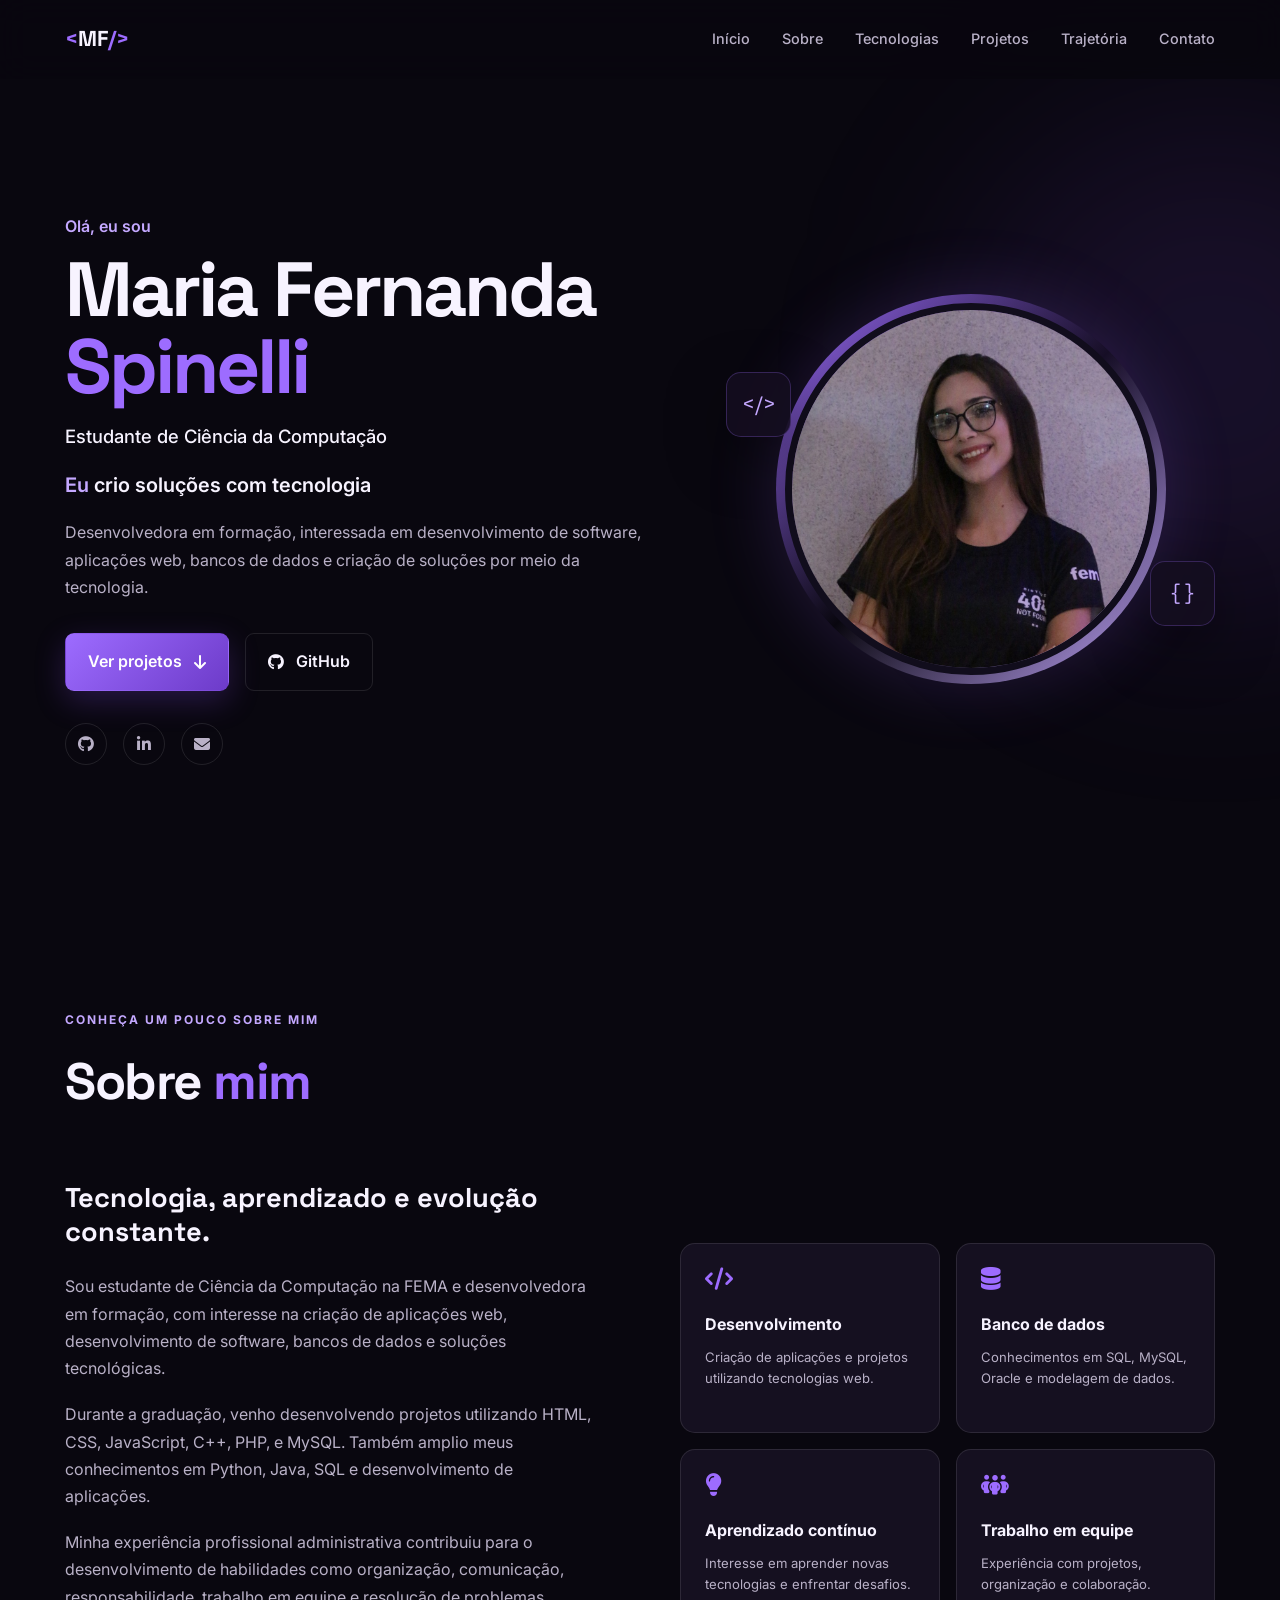
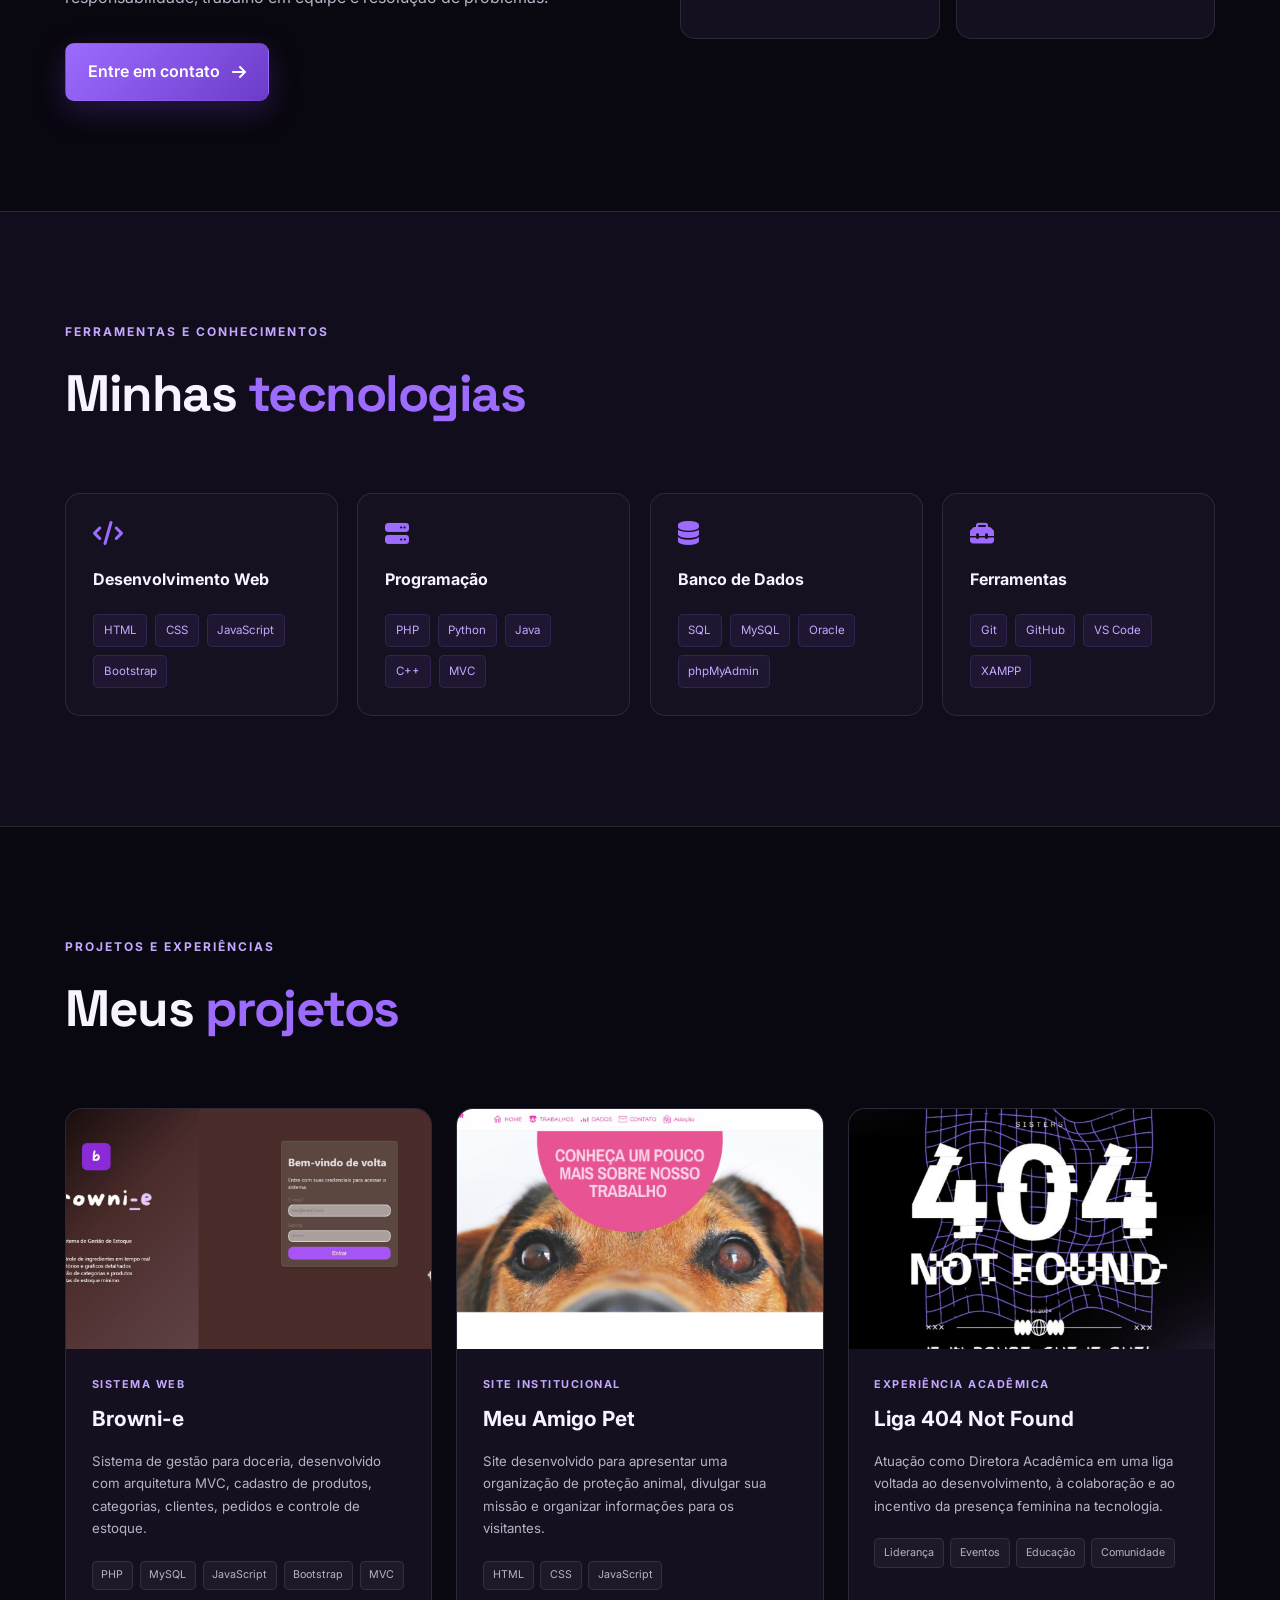
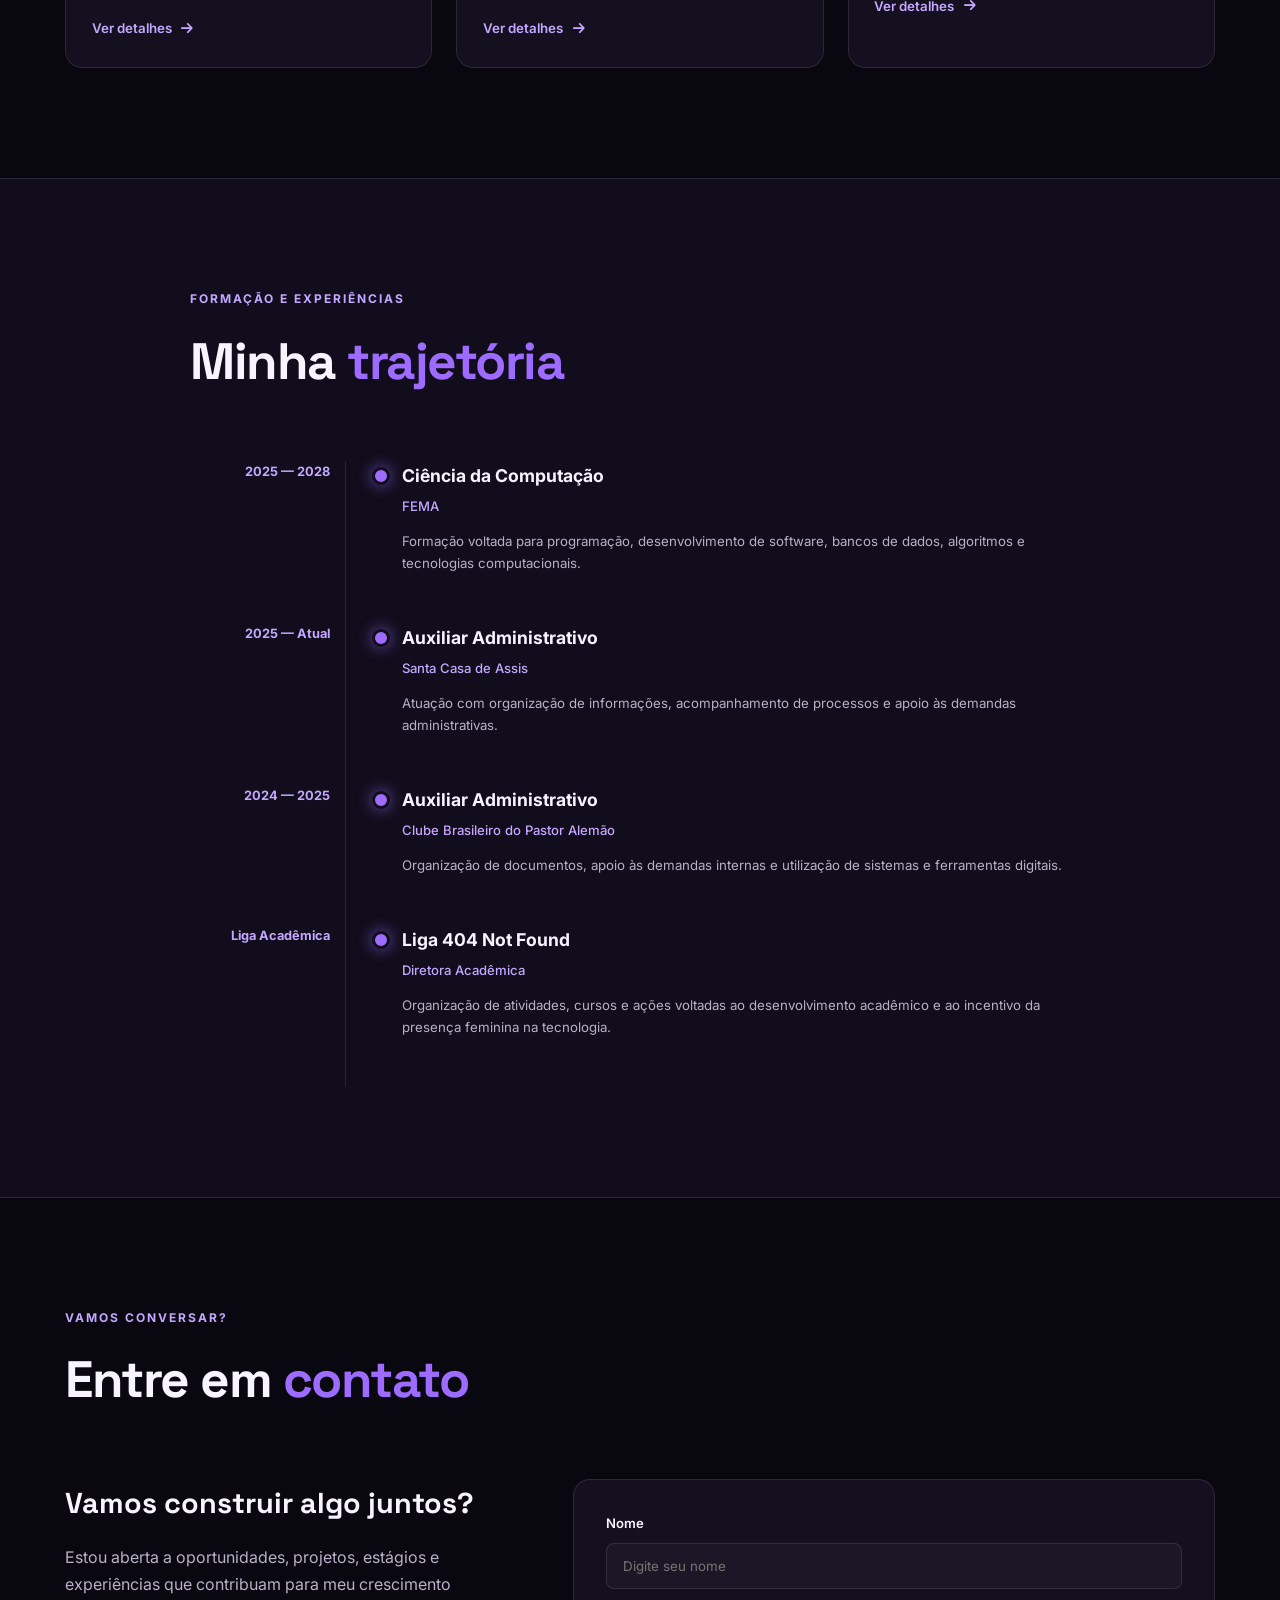
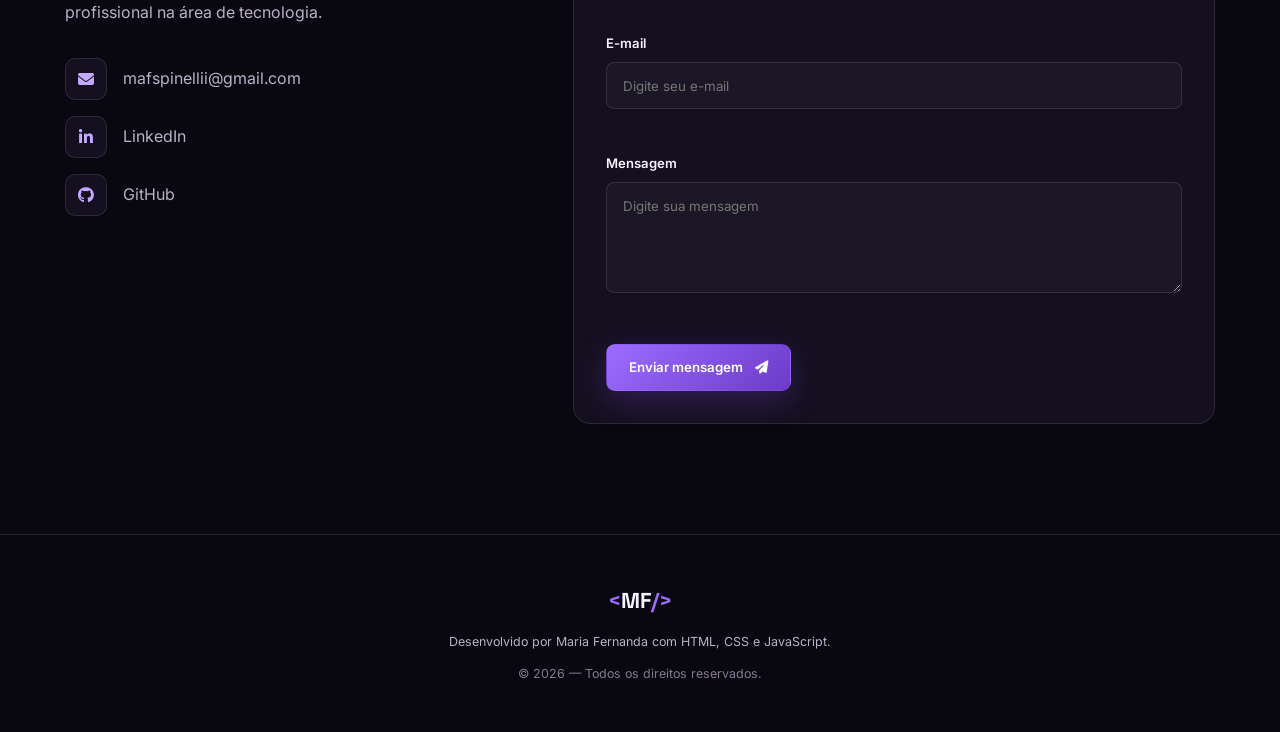
==== index.html @ 88b8ad21 "Add files via upload" ====
<!DOCTYPE html>
<html lang="pt-BR">

<head>
    <meta charset="UTF-8">
    <meta name="viewport" content="width=device-width, initial-scale=1.0">
    <meta name="description" content="Portfólio de Maria Fernanda Spinelli, estudante de Ciência da Computação e desenvolvedora em formação.">
    <title>Maria Fernanda Spinelli | Portfólio</title>

    <!-- CSS -->
    <link rel="stylesheet" href="css/style.css">

    <!-- Font Awesome -->
    <link rel="stylesheet" href="https://cdnjs.cloudflare.com/ajax/libs/font-awesome/6.7.2/css/all.min.css">
</head>

<body>

    <!-- CABEÇALHO -->
    <header class="header">
        <nav class="navbar">
            <a href="#inicio" class="logo">
                <span>&lt;</span>MF<span>/&gt;</span>
            </a>

            <button class="menu-button" id="menu-button" aria-label="Abrir menu">
                <i class="fa-solid fa-bars"></i>
            </button>

            <ul class="nav-links" id="nav-links">
                <li><a href="#inicio">Início</a></li>
                <li><a href="#sobre">Sobre</a></li>
                <li><a href="#tecnologias">Tecnologias</a></li>
                <li><a href="#projetos">Projetos</a></li>
                <li><a href="#trajetoria">Trajetória</a></li>
                <li><a href="#contato">Contato</a></li>
            </ul>
        </nav>
    </header>

    <main>
        <!-- INÍCIO -->
        <section class="inicio" id="inicio">
            <div class="inicio-texto">
                <p class="saudacao">Olá, eu sou</p>

                <h1>Maria Fernanda <span>Spinelli</span></h1>
                <h2>Estudante de Ciência da Computação</h2>

                <p class="texto-dinamico">
                    Eu <span id="texto-digitado"></span>
                </p>

                <p class="descricao-inicial">
                    Desenvolvedora em formação, interessada em desenvolvimento de software, aplicações web, bancos de dados e criação de soluções por meio da tecnologia.
                </p>

                <div class="botoes-inicio">
                    <a href="#projetos" class="botao botao-principal">
                        Ver projetos <i class="fa-solid fa-arrow-down"></i>
                    </a>
                    <a href="https://github.com/mafspinelli-jpg" target="_blank" rel="noopener noreferrer" class="botao botao-secundario">
                        <i class="fa-brands fa-github"></i> GitHub
                    </a>
                </div>

                <div class="redes-sociais">
                    <a href="https://github.com/mafspinelli-jpg" target="_blank" rel="noopener noreferrer" aria-label="GitHub">
                        <i class="fa-brands fa-github"></i>
                    </a>
                    <a href="https://www.linkedin.com/in/mariafernandaspinelli" target="_blank" rel="noopener noreferrer" aria-label="LinkedIn">
                        <i class="fa-brands fa-linkedin-in"></i>
                    </a>
                    <a href="mailto:mafspinellii@gmail.com" aria-label="E-mail">
                        <i class="fa-solid fa-envelope"></i>
                    </a>
                </div>
            </div>

            <!-- FOTO PRINCIPAL -->
            <div class="inicio-imagem">
                <div class="circulo-imagem">
                    <img src="./assets/images/maria-fernanda.jpg" alt="Foto de Maria Fernanda Spinelli">
                </div>
                <div class="codigo codigo-1">&lt;/&gt;</div>
                <div class="codigo codigo-2">{ }</div>
            </div>
        </section>

        <!-- SOBRE -->
        <section class="secao" id="sobre">
            <div class="titulo-secao">
                <p>CONHEÇA UM POUCO SOBRE MIM</p>
                <h2>Sobre <span>mim</span></h2>
            </div>

            <div class="sobre-container">
                <div class="sobre-texto">
                    <h3>Tecnologia, aprendizado e evolução constante.</h3>
                    <p>
                        Sou estudante de Ciência da Computação na FEMA e desenvolvedora em formação, com interesse na criação de aplicações web, desenvolvimento de software, bancos de dados e soluções tecnológicas.
                    </p>
                    <p>
                        Durante a graduação, venho desenvolvendo projetos utilizando HTML, CSS, JavaScript, C++, PHP, e MySQL. Também amplio meus conhecimentos em Python, Java, SQL e desenvolvimento de aplicações.
                    </p>
                    <p>
                        Minha experiência profissional administrativa contribuiu para o desenvolvimento de habilidades como organização, comunicação, responsabilidade, trabalho em equipe e resolução de problemas.
                    </p>
                    <a href="#contato" class="botao botao-principal">
                        Entre em contato <i class="fa-solid fa-arrow-right"></i>
                    </a>
                </div>

                <div class="sobre-cards">
                    <article class="sobre-card">
                        <i class="fa-solid fa-code"></i>
                        <h4>Desenvolvimento</h4>
                        <p>Criação de aplicações e projetos utilizando tecnologias web.</p>
                    </article>

                    <article class="sobre-card">
                        <i class="fa-solid fa-database"></i>
                        <h4>Banco de dados</h4>
                        <p>Conhecimentos em SQL, MySQL, Oracle e modelagem de dados.</p>
                    </article>

                    <article class="sobre-card">
                        <i class="fa-solid fa-lightbulb"></i>
                        <h4>Aprendizado contínuo</h4>
                        <p>Interesse em aprender novas tecnologias e enfrentar desafios.</p>
                    </article>

                    <article class="sobre-card">
                        <i class="fa-solid fa-people-group"></i>
                        <h4>Trabalho em equipe</h4>
                        <p>Experiência com projetos, organização e colaboração.</p>
                    </article>
                </div>
            </div>
        </section>

        <!-- TECNOLOGIAS -->
        <section class="secao tecnologias" id="tecnologias">
            <div class="titulo-secao">
                <p>FERRAMENTAS E CONHECIMENTOS</p>
                <h2>Minhas <span>tecnologias</span></h2>
            </div>

            <div class="tecnologias-container">
                <article class="tecnologia-card">
                    <i class="fa-solid fa-code"></i>
                    <h3>Desenvolvimento Web</h3>
                    <div class="tecnologias-lista">
                        <span>HTML</span>
                        <span>CSS</span>
                        <span>JavaScript</span>
                        <span>Bootstrap</span>
                    </div>
                </article>

                <article class="tecnologia-card">
                    <i class="fa-solid fa-server"></i>
                    <h3>Programação</h3>
                    <div class="tecnologias-lista">
                        <span>PHP</span>
                        <span>Python</span>
                        <span>Java</span>
                        <span>C++</span>
                        <span>MVC</span>
                    </div>
                </article>

                <article class="tecnologia-card">
                    <i class="fa-solid fa-database"></i>
                    <h3>Banco de Dados</h3>
                    <div class="tecnologias-lista">
                        <span>SQL</span>
                        <span>MySQL</span>
                        <span>Oracle</span>
                        <span>phpMyAdmin</span>
                    </div>
                </article>

                <article class="tecnologia-card">
                    <i class="fa-solid fa-toolbox"></i>
                    <h3>Ferramentas</h3>
                    <div class="tecnologias-lista">
                        <span>Git</span>
                        <span>GitHub</span>
                        <span>VS Code</span>
                        <span>XAMPP</span>
                    </div>
                </article>
            </div>
        </section>

        <!-- PROJETOS -->
        <section class="secao" id="projetos">
            <div class="titulo-secao">
                <p>PROJETOS E EXPERIÊNCIAS</p>
                <h2>Meus <span>projetos</span></h2>
            </div>

            <div class="projetos-container">
                <!-- PROJETO BROWNI-E -->
                <article class="projeto-card">
                    <div class="projeto-imagem">
                        <img src="./assets/images/brownie/brownie-2.jpeg" alt="Sistema de gestão da doceria Browni-e">
                    </div>
                    <div class="projeto-conteudo">
                        <p class="projeto-tipo">SISTEMA WEB</p>
                        <h3>Browni-e</h3>
                        <p>
                            Sistema de gestão para doceria, desenvolvido com arquitetura MVC, cadastro de produtos, categorias, clientes, pedidos e controle de estoque.
                        </p>
                        <div class="tags">
                            <span>PHP</span>
                            <span>MySQL</span>
                            <span>JavaScript</span>
                            <span>Bootstrap</span>
                            <span>MVC</span>
                        </div>
                        <button type="button" class="detalhes-projeto" data-projeto="brownie">
                            Ver detalhes <i class="fa-solid fa-arrow-right"></i>
                        </button>
                    </div>
                </article>

                <!-- PROJETO MEU AMIGO PET -->
                <article class="projeto-card">
                    <div class="projeto-imagem">
                        <img src="./assets/images/meu-amigo-pet/meu-amigo-pet-5.jpeg" alt="Projeto Meu Amigo Pet">
                    </div>
                    <div class="projeto-conteudo">
                        <p class="projeto-tipo">SITE INSTITUCIONAL</p>
                        <h3>Meu Amigo Pet</h3>
                        <p>
                            Site desenvolvido para apresentar uma organização de proteção animal, divulgar sua missão e organizar informações para os visitantes.
                        </p>
                        <div class="tags">
                            <span>HTML</span>
                            <span>CSS</span>
                            <span>JavaScript</span>
                        </div>
                        <button type="button" class="detalhes-projeto" data-projeto="pet">
                            Ver detalhes <i class="fa-solid fa-arrow-right"></i>
                        </button>
                    </div>
                </article>

                <!-- PROJETO LIGA 404 -->
                <article class="projeto-card">
                    <div class="projeto-imagem">
                        <img src="./assets/images/liga-404/liga-404-7.png" alt="Liga Acadêmica 404 Not Found">
                    </div>
                    <div class="projeto-conteudo">
                        <p class="projeto-tipo">EXPERIÊNCIA ACADÊMICA</p>
                        <h3>Liga 404 Not Found</h3>
                        <p>
                            Atuação como Diretora Acadêmica em uma liga voltada ao desenvolvimento, à colaboração e ao incentivo da presença feminina na tecnologia.
                        </p>
                        <div class="tags">
                            <span>Liderança</span>
                            <span>Eventos</span>
                            <span>Educação</span>
                            <span>Comunidade</span>
                        </div>
                        <button type="button" class="detalhes-projeto" data-projeto="liga">
                            Ver detalhes <i class="fa-solid fa-arrow-right"></i>
                        </button>
                    </div>
                </article>
            </div>
        </section>

        <!-- TRAJETÓRIA -->
        <section class="secao trajetoria" id="trajetoria">
            <div class="titulo-secao">
                <p>FORMAÇÃO E EXPERIÊNCIAS</p>
                <h2>Minha <span>trajetória</span></h2>
            </div>

            <div class="timeline">
                <article class="timeline-item">
                    <div class="timeline-data">2025 — 2028</div>
                    <div class="timeline-conteudo">
                        <h3>Ciência da Computação</h3>
                        <h4>FEMA</h4>
                        <p>
                            Formação voltada para programação, desenvolvimento de software, bancos de dados, algoritmos e tecnologias computacionais.
                        </p>
                    </div>
                </article>

                <article class="timeline-item">
                    <div class="timeline-data">2025 — Atual</div>
                    <div class="timeline-conteudo">
                        <h3>Auxiliar Administrativo</h3>
                        <h4>Santa Casa de Assis</h4>
                        <p>
                            Atuação com organização de informações, acompanhamento de processos e apoio às demandas administrativas.
                        </p>
                    </div>
                </article>

                <article class="timeline-item">
                    <div class="timeline-data">2024 — 2025</div>
                    <div class="timeline-conteudo">
                        <h3>Auxiliar Administrativo</h3>
                        <h4>Clube Brasileiro do Pastor Alemão</h4>
                        <p>
                            Organização de documentos, apoio às demandas internas e utilização de sistemas e ferramentas digitais.
                        </p>
                    </div>
                </article>

                <article class="timeline-item">
                    <div class="timeline-data">Liga Acadêmica</div>
                    <div class="timeline-conteudo">
                        <h3>Liga 404 Not Found</h3>
                        <h4>Diretora Acadêmica</h4>
                        <p>
                            Organização de atividades, cursos e ações voltadas ao desenvolvimento acadêmico e ao incentivo da presença feminina na tecnologia.
                        </p>
                    </div>
                </article>
            </div>
        </section>

        <!-- CONTATO -->
        <section class="secao contato" id="contato">
            <div class="titulo-secao">
                <p>VAMOS CONVERSAR?</p>
                <h2>Entre em <span>contato</span></h2>
            </div>

            <div class="contato-container">
                <div class="contato-texto">
                    <h3>Vamos construir algo juntos?</h3>
                    <p>
                        Estou aberta a oportunidades, projetos, estágios e experiências que contribuam para meu crescimento profissional na área de tecnologia.
                    </p>

                    <a href="mailto:mafspinellii@gmail.com" class="contato-item">
                        <i class="fa-solid fa-envelope"></i>
                        <span>mafspinellii@gmail.com</span>
                    </a>

                    <a href="https://www.linkedin.com/in/mariafernandaspinelli" target="_blank" rel="noopener noreferrer" class="contato-item">
                        <i class="fa-brands fa-linkedin-in"></i>
                        <span>LinkedIn</span>
                    </a>

                    <a href="https://github.com/mafspinelli-jpg" target="_blank" rel="noopener noreferrer" class="contato-item">
                        <i class="fa-brands fa-github"></i>
                        <span>GitHub</span>
                    </a>
                </div>

                <form class="formulario" id="formulario" action="https://formsubmit.co/mafspinellii@gmail.com" method="POST">
                    <input type="hidden" name="_subject" value="Nova mensagem recebida pelo portfólio">
                    <input type="hidden" name="_template" value="table">
                    <input type="hidden" name="_captcha" value="true">

                    <div class="campo">
                        <label for="nome">Nome</label>
                        <input type="text" id="nome" name="nome" placeholder="Digite seu nome" required>
                        <small class="erro"></small>
                    </div>

                    <div class="campo">
                        <label for="email">E-mail</label>
                        <input type="email" id="email" name="email" placeholder="Digite seu e-mail" required>
                        <small class="erro"></small>
                    </div>

                    <div class="campo">
                        <label for="mensagem">Mensagem</label>
                        <textarea id="mensagem" name="mensagem" rows="5" placeholder="Digite sua mensagem" required></textarea>
                        <small class="erro"></small>
                    </div>

                    <button type="submit" class="botao botao-principal">
                        Enviar mensagem <i class="fa-solid fa-paper-plane"></i>
                    </button>
                </form>
            </div>
        </section>
    </main>

    <!-- RODAPÉ -->
    <footer>
        <a href="#inicio" class="logo">
            <span>&lt;</span>MF<span>/&gt;</span>
        </a>
        <p>Desenvolvido por Maria Fernanda com HTML, CSS e JavaScript.</p>
        <p class="copyright">© 2026 — Todos os direitos reservados.</p>
    </footer>

    <!-- BOTÃO VOLTAR AO TOPO -->
    <button id="voltar-topo" aria-label="Voltar ao topo">
        <i class="fa-solid fa-arrow-up"></i>
    </button>

    <!-- MODAL -->
    <div class="modal" id="modal">
        <div class="modal-conteudo">
            <button class="fechar-modal" id="fechar-modal" aria-label="Fechar">
                <i class="fa-solid fa-xmark"></i>
            </button>
            <div id="conteudo-modal"></div>
        </div>
    </div>

    <!-- JAVASCRIPT -->
    <script src="js/script.js"></script>
</body>

</html>
---- css/style.css ----
/* CONFIGURAÇÕES GERAIS */

@import url("https://fonts.googleapis.com/css2?family=Inter:wght@400;500;600;700;800&family=Space+Grotesk:wght@500;600;700&display=swap");

:root {
    --fundo: #09070f;
    --fundo-secundario: #110d1c;
    --card: #151020;

    --roxo: #9d6cff;
    --roxo-claro: #c4a8ff;
    --roxo-escuro: #6d3bc9;

    --branco: #f7f3ff;
    --texto: #b9b1c7;
    --texto-escuro: #81798f;

    --borda: rgba(255, 255, 255, 0.10);
    --sombra: 0 20px 60px rgba(0, 0, 0, 0.40);

    --fonte-principal: "Inter", sans-serif;
    --fonte-titulo: "Space Grotesk", sans-serif;
}

* {
    margin: 0;
    padding: 0;
    box-sizing: border-box;
}

html {
    scroll-behavior: smooth;
}

body {
    background-color: var(--fundo);
    color: var(--texto);
    font-family: var(--fonte-principal);
    line-height: 1.7;
    overflow-x: hidden;
}

a {
    color: inherit;
    text-decoration: none;
}

ul {
    list-style: none;
}

button,
input,
textarea {
    font-family: inherit;
}

/* CABEÇALHO */

.header {
    width: 100%;
    position: fixed;
    top: 0;
    left: 0;
    background-color: rgba(9, 7, 15, 0.85);
    backdrop-filter: blur(16px);
    -webkit-backdrop-filter: blur(16px);
    border-bottom: 1px solid transparent;
    z-index: 1000;
    transition: 0.3s;
}

.header.rolando {
    border-bottom-color: var(--borda);
    box-shadow: 0 10px 30px rgba(0, 0, 0, 0.20);
}

.navbar {
    width: min(1150px, 90%);
    height: 78px;
    margin: auto;
    display: flex;
    align-items: center;
    justify-content: space-between;
}

.logo {
    color: var(--branco);
    font-family: var(--fonte-titulo);
    font-size: 1.35rem;
    font-weight: 700;
}

.logo span {
    color: var(--roxo);
}

.nav-links {
    display: flex;
    align-items: center;
    gap: 2rem;
}

.nav-links a {
    color: var(--texto);
    font-size: 0.9rem;
    font-weight: 500;
    position: relative;
    transition: 0.3s;
}

.nav-links a:hover {
    color: var(--branco);
}

.nav-links a::after {
    content: "";
    width: 0;
    height: 2px;
    position: absolute;
    left: 0;
    bottom: -7px;
    background-color: var(--roxo);
    transition: 0.3s;
}

.nav-links a:hover::after {
    width: 100%;
}

.menu-button {
    display: none;
    background: transparent;
    color: var(--branco);
    border: none;
    font-size: 1.4rem;
    cursor: pointer;
}

/* SEÇÃO INICIAL */

.inicio {
    width: min(1150px, 90%);
    min-height: 100vh;
    margin: auto;
    padding-top: 78px;
    display: grid;
    grid-template-columns: 1.1fr 0.9fr;
    align-items: center;
    gap: 4rem;
    position: relative;
}

.inicio::before {
    content: "";
    width: 500px;
    height: 500px;
    position: absolute;
    right: -250px;
    top: 120px;
    background-color: rgba(128, 72, 230, 0.12);
    filter: blur(100px);
    border-radius: 50%;
    pointer-events: none;
}

.inicio-texto {
    position: relative;
    z-index: 2;
}

.saudacao {
    color: var(--roxo-claro);
    font-size: 1rem;
    font-weight: 600;
    margin-bottom: 0.7rem;
}

.inicio h1 {
    color: var(--branco);
    font-family: var(--fonte-titulo);
    font-size: clamp(3rem, 6vw, 5.5rem);
    line-height: 1;
    letter-spacing: -3px;
    margin-bottom: 1rem;
}

.inicio h1 span {
    color: var(--roxo);
}

.inicio h2 {
    color: var(--branco);
    font-size: 1.15rem;
    font-weight: 500;
    margin-bottom: 1rem;
}

.texto-dinamico {
    min-height: 35px;
    color: var(--roxo-claro);
    font-size: 1.25rem;
    font-weight: 600;
    margin-bottom: 1rem;
}

#texto-digitado {
    color: var(--branco);
}

.descricao-inicial {
    max-width: 610px;
    font-size: 1rem;
    margin-bottom: 2rem;
}

/* BOTÕES */

.botoes-inicio {
    display: flex;
    flex-wrap: wrap;
    gap: 1rem;
    margin-bottom: 2rem;
}

.botao {
    display: inline-flex;
    align-items: center;
    justify-content: center;
    gap: 0.7rem;
    padding: 0.9rem 1.4rem;
    border: 1px solid transparent;
    border-radius: 9px;
    font-weight: 600;
    cursor: pointer;
    transition: 0.3s;
}

.botao-principal {
    color: white;
    background: linear-gradient(135deg, var(--roxo), var(--roxo-escuro));
    box-shadow: 0 10px 30px rgba(126, 71, 226, 0.25);
}

.botao-principal:hover {
    transform: translateY(-4px);
    box-shadow: 0 15px 35px rgba(126, 71, 226, 0.40);
}

.botao-secundario {
    color: var(--branco);
    background-color: transparent;
    border-color: var(--borda);
}

.botao-secundario:hover {
    border-color: var(--roxo);
    background-color: rgba(157, 108, 255, 0.08);
}

/* REDES SOCIAIS */

.redes-sociais {
    display: flex;
    gap: 1rem;
}

.redes-sociais a {
    width: 42px;
    height: 42px;
    display: grid;
    place-items: center;
    color: var(--texto);
    border: 1px solid var(--borda);
    border-radius: 50%;
    transition: 0.3s;
}

.redes-sociais a:hover {
    color: var(--branco);
    border-color: var(--roxo);
    transform: translateY(-4px);
    background-color: rgba(157, 108, 255, 0.10);
}

/* FOTO INICIAL */

.inicio-imagem {
    position: relative;
    display: grid;
    place-items: center;
}

.circulo-imagem {
    width: min(390px, 80vw);
    aspect-ratio: 1;
    padding: 9px;
    border-radius: 50%;
    background: linear-gradient(135deg, var(--roxo), transparent, var(--roxo-claro));
    box-shadow: 0 0 70px rgba(157, 108, 255, 0.18);
    animation: flutuar 5s ease-in-out infinite;
}

.circulo-imagem img {
    width: 100%;
    height: 100%;
    display: block;
    object-fit: cover;
    object-position: center top;
    border: 7px solid var(--fundo-secundario);
    border-radius: 50%;
}

@keyframes flutuar {
    0%, 100% {
        transform: translateY(0);
    }
    50% {
        transform: translateY(-15px);
    }
}

.codigo {
    width: 65px;
    height: 65px;
    position: absolute;
    display: grid;
    place-items: center;
    color: var(--roxo-claro);
    background-color: rgba(20, 14, 32, 0.90);
    border: 1px solid rgba(157, 108, 255, 0.25);
    border-radius: 15px;
    font-family: var(--fonte-titulo);
    font-size: 1.3rem;
    box-shadow: var(--sombra);
    animation: flutuar 4s ease-in-out infinite;
}

.codigo-1 {
    left: 0;
    top: 20%;
}

.codigo-2 {
    right: 0;
    bottom: 15%;
    animation-delay: 1s;
}

/* SEÇÕES */

.secao {
    width: min(1150px, 90%);
    margin: auto;
    padding: 110px 0;
}

.titulo-secao {
    margin-bottom: 3.5rem;
}

.titulo-secao > p {
    color: var(--roxo-claro);
    font-size: 0.75rem;
    font-weight: 700;
    letter-spacing: 2px;
    margin-bottom: 0.5rem;
}

.titulo-secao h2 {
    color: var(--branco);
    font-family: var(--fonte-titulo);
    font-size: clamp(2.2rem, 4vw, 3.3rem);
    letter-spacing: -1.5px;
}

.titulo-secao h2 span {
    color: var(--roxo);
}

/* SOBRE MIM */

.sobre-container {
    display: grid;
    grid-template-columns: 1fr 1fr;
    align-items: center;
    gap: 5rem;
}

.sobre-texto h3 {
    color: var(--branco);
    font-family: var(--fonte-titulo);
    font-size: 1.7rem;
    line-height: 1.25;
    margin-bottom: 1.5rem;
}

.sobre-texto p {
    margin-bottom: 1.2rem;
}

.sobre-texto .botao {
    margin-top: 0.8rem;
}

.sobre-cards {
    display: grid;
    grid-template-columns: repeat(2, 1fr);
    gap: 1rem;
}

.sobre-card {
    min-height: 190px;
    padding: 1.5rem;
    background-color: var(--card);
    border: 1px solid var(--borda);
    border-radius: 15px;
    transition: 0.3s;
}

.sobre-card:hover {
    transform: translateY(-7px);
    border-color: rgba(157, 108, 255, 0.45);
}

.sobre-card i {
    color: var(--roxo);
    font-size: 1.4rem;
    margin-bottom: 1.3rem;
}

.sobre-card h4 {
    color: var(--branco);
    font-size: 1rem;
    margin-bottom: 0.5rem;
}

.sobre-card p {
    font-size: 0.82rem;
    line-height: 1.6;
}

/* TECNOLOGIAS */

.tecnologias {
    width: 100%;
    max-width: none;
    padding-left: 5%;
    padding-right: 5%;
    background-color: var(--fundo-secundario);
    border-top: 1px solid var(--borda);
    border-bottom: 1px solid var(--borda);
}

.tecnologias .titulo-secao,
.tecnologias-container {
    width: min(1150px, 100%);
    margin-left: auto;
    margin-right: auto;
}

.tecnologias-container {
    display: grid;
    grid-template-columns: repeat(4, 1fr);
    gap: 1.2rem;
}

.tecnologia-card {
    padding: 1.7rem;
    background-color: rgba(255, 255, 255, 0.02);
    border: 1px solid var(--borda);
    border-radius: 15px;
    transition: 0.3s;
}

.tecnologia-card:hover {
    transform: translateY(-7px);
    border-color: rgba(157, 108, 255, 0.45);
    background-color: rgba(157, 108, 255, 0.04);
}

.tecnologia-card > i {
    color: var(--roxo);
    font-size: 1.5rem;
    margin-bottom: 1.3rem;
}

.tecnologia-card h3 {
    color: var(--branco);
    font-size: 1rem;
    margin-bottom: 1.3rem;
}

.tecnologias-lista {
    display: flex;
    flex-wrap: wrap;
    gap: 0.5rem;
}

.tecnologias-lista span {
    padding: 0.35rem 0.6rem;
    color: var(--roxo-claro);
    background-color: rgba(157, 108, 255, 0.08);
    border: 1px solid rgba(157, 108, 255, 0.15);
    border-radius: 5px;
    font-size: 0.72rem;
}

/* FILTROS DOS PROJETOS */

.filtros-projetos {
    display: flex;
    flex-wrap: wrap;
    gap: 0.7rem;
    margin-bottom: 2.5rem;
}

.filtro {
    padding: 0.65rem 1.1rem;
    color: var(--texto);
    background: transparent;
    border: 1px solid var(--borda);
    border-radius: 30px;
    cursor: pointer;
    transition: 0.3s;
}

.filtro:hover,
.filtro.ativo {
    color: var(--branco);
    background: var(--roxo);
    border-color: var(--roxo);
}

/* PROJETOS */

.projetos-container {
    display: grid;
    grid-template-columns: repeat(3, 1fr);
    gap: 1.5rem;
}

.projeto-card {
    overflow: hidden;
    background-color: var(--card);
    border: 1px solid var(--borda);
    border-radius: 17px;
    transition: 0.35s;
}

.projeto-card:hover {
    transform: translateY(-8px);
    border-color: rgba(157, 108, 255, 0.45);
    box-shadow: var(--sombra);
}

.projeto-imagem {
    width: 100%;
    height: 240px;
    display: block;
    position: relative;
    overflow: hidden;
    background-color: var(--fundo-secundario);
}

.projeto-imagem img {
    width: 100%;
    height: 100%;
    display: block;
    object-fit: cover;
    object-position: center;
    transition: transform 0.5s ease;
}

.projeto-card:hover .projeto-imagem img {
    transform: scale(1.06);
}

.placeholder-projeto {
    color: var(--roxo-claro);
    background: linear-gradient(135deg, #211535, #100c1a);
}

.placeholder-projeto i {
    font-size: 3.3rem;
    margin-bottom: -2.5rem;
    opacity: 0.8;
}

.placeholder-projeto span {
    color: var(--branco);
    font-family: var(--fonte-titulo);
    font-size: 1.1rem;
}

.projeto-conteudo {
    padding: 1.6rem;
}

.projeto-tipo {
    color: var(--roxo-claro);
    font-size: 0.68rem;
    font-weight: 700;
    letter-spacing: 1.5px;
    margin-bottom: 0.5rem;
}

.projeto-conteudo h3 {
    color: var(--branco);
    font-size: 1.3rem;
    margin-bottom: 0.8rem;
}

.projeto-conteudo > p:not(.projeto-tipo) {
    font-size: 0.83rem;
    line-height: 1.7;
    margin-bottom: 1.3rem;
}

.tags {
    display: flex;
    flex-wrap: wrap;
    gap: 0.4rem;
    margin-bottom: 1.5rem;
}

.tags span {
    padding: 0.3rem 0.55rem;
    color: var(--texto);
    background: rgba(255, 255, 255, 0.04);
    border: 1px solid var(--borda);
    border-radius: 5px;
    font-size: 0.67rem;
}

.detalhes-projeto {
    display: inline-flex;
    align-items: center;
    gap: 0.6rem;
    color: var(--roxo-claro);
    background: transparent;
    border: none;
    font-weight: 600;
    cursor: pointer;
    transition: 0.3s;
}

.detalhes-projeto:hover {
    color: var(--branco);
    gap: 0.9rem;
}

.projeto-card.escondido {
    display: none;
}

/* TRAJETÓRIA */

.trajetoria {
    width: 100%;
    max-width: none;
    padding-left: 5%;
    padding-right: 5%;
    background: var(--fundo-secundario);
    border-top: 1px solid var(--borda);
    border-bottom: 1px solid var(--borda);
}

.trajetoria .titulo-secao,
.timeline {
    width: min(900px, 100%);
    margin-left: auto;
    margin-right: auto;
}

.timeline {
    position: relative;
}

.timeline::before {
    content: "";
    width: 1px;
    height: 100%;
    position: absolute;
    left: 155px;
    top: 0;
    background: var(--borda);
}

.timeline-item {
    display: grid;
    grid-template-columns: 140px 1fr;
    gap: 3rem;
    padding-bottom: 3rem;
    position: relative;
}

.timeline-data {
    color: var(--roxo-claro);
    font-size: 0.8rem;
    font-weight: 700;
    text-align: right;
}

.timeline-conteudo {
    position: relative;
    padding: 0 0 0 1.5rem;
}

.timeline-conteudo::before {
    content: "";
    width: 12px;
    height: 12px;
    position: absolute;
    left: -6px;
    top: 6px;
    background: var(--roxo);
    border: 3px solid var(--fundo-secundario);
    border-radius: 50%;
    box-shadow: 0 0 15px rgba(157, 108, 255, 0.7);
}

.timeline-conteudo h3 {
    color: var(--branco);
    font-size: 1.1rem;
    margin-bottom: 0.25rem;
}

.timeline-conteudo h4 {
    color: var(--roxo-claro);
    font-size: 0.82rem;
    font-weight: 500;
    margin-bottom: 0.8rem;
}

.timeline-conteudo p {
    font-size: 0.83rem;
}

/* CONTATO */

.contato-container {
    display: grid;
    grid-template-columns: 0.8fr 1.2fr;
    gap: 5rem;
}

.contato-texto h3 {
    color: var(--branco);
    font-family: var(--fonte-titulo);
    font-size: 1.8rem;
    margin-bottom: 1rem;
}

.contato-texto > p {
    margin-bottom: 2rem;
}

.contato-item {
    display: flex;
    align-items: center;
    gap: 1rem;
    margin-bottom: 1rem;
    color: var(--texto);
    transition: 0.3s;
}

.contato-item i {
    width: 42px;
    height: 42px;
    display: grid;
    place-items: center;
    color: var(--roxo-claro);
    background: var(--card);
    border: 1px solid var(--borda);
    border-radius: 10px;
}

.contato-item:hover {
    color: var(--branco);
    transform: translateX(5px);
}

/* FORMULÁRIO */

.formulario {
    padding: 2rem;
    background: var(--card);
    border: 1px solid var(--borda);
    border-radius: 17px;
}

.campo {
    margin-bottom: 1.3rem;
}

.campo label {
    display: block;
    color: var(--branco);
    font-size: 0.82rem;
    font-weight: 600;
    margin-bottom: 0.5rem;
}

.campo input,
.campo textarea {
    width: 100%;
    padding: 0.9rem 1rem;
    color: var(--branco);
    background: rgba(255, 255, 255, 0.03);
    border: 1px solid var(--borda);
    border-radius: 8px;
    outline: none;
    resize: vertical;
    transition: 0.3s;
}

.campo input:focus,
.campo textarea:focus {
    border-color: var(--roxo);
    box-shadow: 0 0 0 3px rgba(157, 108, 255, 0.10);
}

.campo.erro input,
.campo.erro textarea {
    border-color: #ef5b6b;
}

.erro {
    display: block;
    min-height: 18px;
    color: #ef5b6b;
    font-size: 0.7rem;
    margin-top: 0.25rem;
}

/* RODAPÉ */

footer {
    padding: 3rem 5%;
    display: flex;
    flex-direction: column;
    align-items: center;
    gap: 0.7rem;
    text-align: center;
    border-top: 1px solid var(--borda);
}

footer p {
    font-size: 0.78rem;
}

.copyright {
    color: var(--texto-escuro);
}

/* BOTÃO VOLTAR AO TOPO */

#voltar-topo {
    width: 45px;
    height: 45px;
    position: fixed;
    right: 25px;
    bottom: 25px;
    display: grid;
    place-items: center;
    color: white;
    background: var(--roxo);
    border: none;
    border-radius: 50%;
    cursor: pointer;
    opacity: 0;
    visibility: hidden;
    transform: translateY(15px);
    transition: 0.3s;
    z-index: 900;
}

#voltar-topo.aparecer {
    opacity: 1;
    visibility: visible;
    transform: translateY(0);
}

/* MODAL & GALERIA */

.modal {
    width: 100%;
    min-height: 100vh;
    position: fixed;
    inset: 0;
    display: none;
    align-items: center;
    justify-content: center;
    padding: 1.5rem;
    background: rgba(0, 0, 0, 0.80);
    backdrop-filter: blur(8px);
    -webkit-backdrop-filter: blur(8px);
    z-index: 2000;
}

.modal.aberto {
    display: flex;
}

.modal-conteudo {
    width: min(650px, 100%);
    max-height: 85vh;
    overflow-y: auto;
    padding: 2.5rem;
    position: relative;
    background: var(--card);
    border: 1px solid rgba(157, 108, 255, 0.30);
    border-radius: 20px;
    box-shadow: var(--sombra);
}

.fechar-modal {
    width: 38px;
    height: 38px;
    position: absolute;
    top: 15px;
    right: 15px;
    display: grid;
    place-items: center;
    color: var(--texto);
    background: transparent;
    border: 1px solid var(--borda);
    border-radius: 50%;
    cursor: pointer;
    transition: 0.3s;
}

.fechar-modal:hover {
    color: white;
    border-color: var(--roxo);
}

.modal-projeto {
    padding-top: 1rem;
}

.modal-projeto h2 {
    color: var(--branco);
    font-family: var(--fonte-titulo);
    font-size: 2rem;
    margin-bottom: 1rem;
}

.modal-projeto p {
    margin-bottom: 1rem;
}

.modal-projeto h3 {
    color: var(--roxo-claro);
    font-size: 1rem;
    margin: 1.5rem 0 0.7rem;
}

.modal-projeto ul {
    list-style: disc;
    padding-left: 1.2rem;
}

.modal-projeto li {
    margin-bottom: 0.4rem;
    font-size: 0.88rem;
}

.modal-tipo {
    color: var(--roxo-claro);
    font-size: 0.7rem;
    font-weight: 700;
    letter-spacing: 2px;
    margin-bottom: 0.5rem;
}

.modal-descricao {
    line-height: 1.8;
}

.modal-tags {
    display: flex;
    flex-wrap: wrap;
    gap: 0.5rem;
    margin-bottom: 1.8rem;
}

.modal-tags span {
    padding: 0.4rem 0.7rem;
    color: var(--roxo-claro);
    background: rgba(157, 108, 255, 0.10);
    border: 1px solid rgba(157, 108, 255, 0.25);
    border-radius: 6px;
    font-size: 0.75rem;
}

.galeria-projeto {
    display: grid;
    grid-template-columns: repeat(2, 1fr);
    gap: 1rem;
    margin-top: 1rem;
}

.galeria-projeto img {
    width: 100%;
    height: 190px;
    display: block;
    object-fit: cover;
    object-position: center;
    border: 1px solid var(--borda);
    border-radius: 12px;
    cursor: pointer;
    transition: 0.3s;
}

.galeria-projeto img:hover {
    transform: scale(1.03);
    border-color: var(--roxo);
}

/* RESPONSIVIDADE */

@media (max-width: 1000px) {
    .inicio {
        grid-template-columns: 1fr;
        padding-top: 130px;
        padding-bottom: 80px;
        text-align: center;
    }

    .inicio-texto {
        order: 2;
    }

    .inicio-imagem {
        order: 1;
    }

    .descricao-inicial {
        margin-left: auto;
        margin-right: auto;
    }

    .botoes-inicio,
    .redes-sociais {
        justify-content: center;
    }

    .circulo-imagem {
        width: 300px;
    }

    .sobre-container,
    .contato-container {
        grid-template-columns: 1fr;
        gap: 3rem;
    }

    .tecnologias-container,
    .projetos-container {
        grid-template-columns: repeat(2, 1fr);
    }
}

@media (max-width: 720px) {
    .navbar {
        height: 70px;
    }

    .menu-button {
        display: block;
        position: relative;
        z-index: 1100;
    }

    .nav-links {
        width: 100%;
        min-height: 100vh;
        position: fixed;
        top: 0;
        left: 0;
        display: flex;
        flex-direction: column;
        justify-content: center;
        gap: 2rem;
        background: rgba(9, 7, 15, 0.98);
        opacity: 0;
        visibility: hidden;
        transform: translateX(100%);
        transition: 0.4s;
    }

    .nav-links.aberto {
        opacity: 1;
        visibility: visible;
        transform: translateX(0);
    }

    .nav-links a {
        color: var(--branco);
        font-size: 1.4rem;
    }

    .inicio h1 {
        letter-spacing: -2px;
    }

    .circulo-imagem {
        width: min(280px, 75vw);
    }

    .codigo {
        width: 50px;
        height: 50px;
        font-size: 1rem;
    }

    .secao {
        padding: 80px 0;
    }

    .sobre-cards,
    .tecnologias-container,
    .projetos-container {
        grid-template-columns: 1fr;
    }

    .sobre-card {
        min-height: auto;
    }

    .timeline::before {
        left: 6px;
    }

    .timeline-item {
        grid-template-columns: 1fr;
        gap: 0.5rem;
        padding-left: 25px;
    }

    .timeline-data {
        text-align: left;
    }

    .timeline-conteudo {
        padding: 0;
    }

    .timeline-conteudo::before {
        left: -25px;
    }

    .modal-conteudo {
        padding: 2rem 1.3rem;
    }
}

@media (max-width: 600px) {
    .galeria-projeto {
        grid-template-columns: 1fr;
    }

    .galeria-projeto img {
        height: 220px;
    }

    .projeto-imagem {
        height: 230px;
    }
}

@media (max-width: 450px) {
    .botoes-inicio {
        flex-direction: column;
    }

    .botoes-inicio .botao {
        width: 100%;
    }

    .titulo-secao h2 {
        font-size: 2.1rem;
    }

    .formulario {
        padding: 1.3rem;
    }

    .contato-item span {
        font-size: 0.78rem;
    }
}
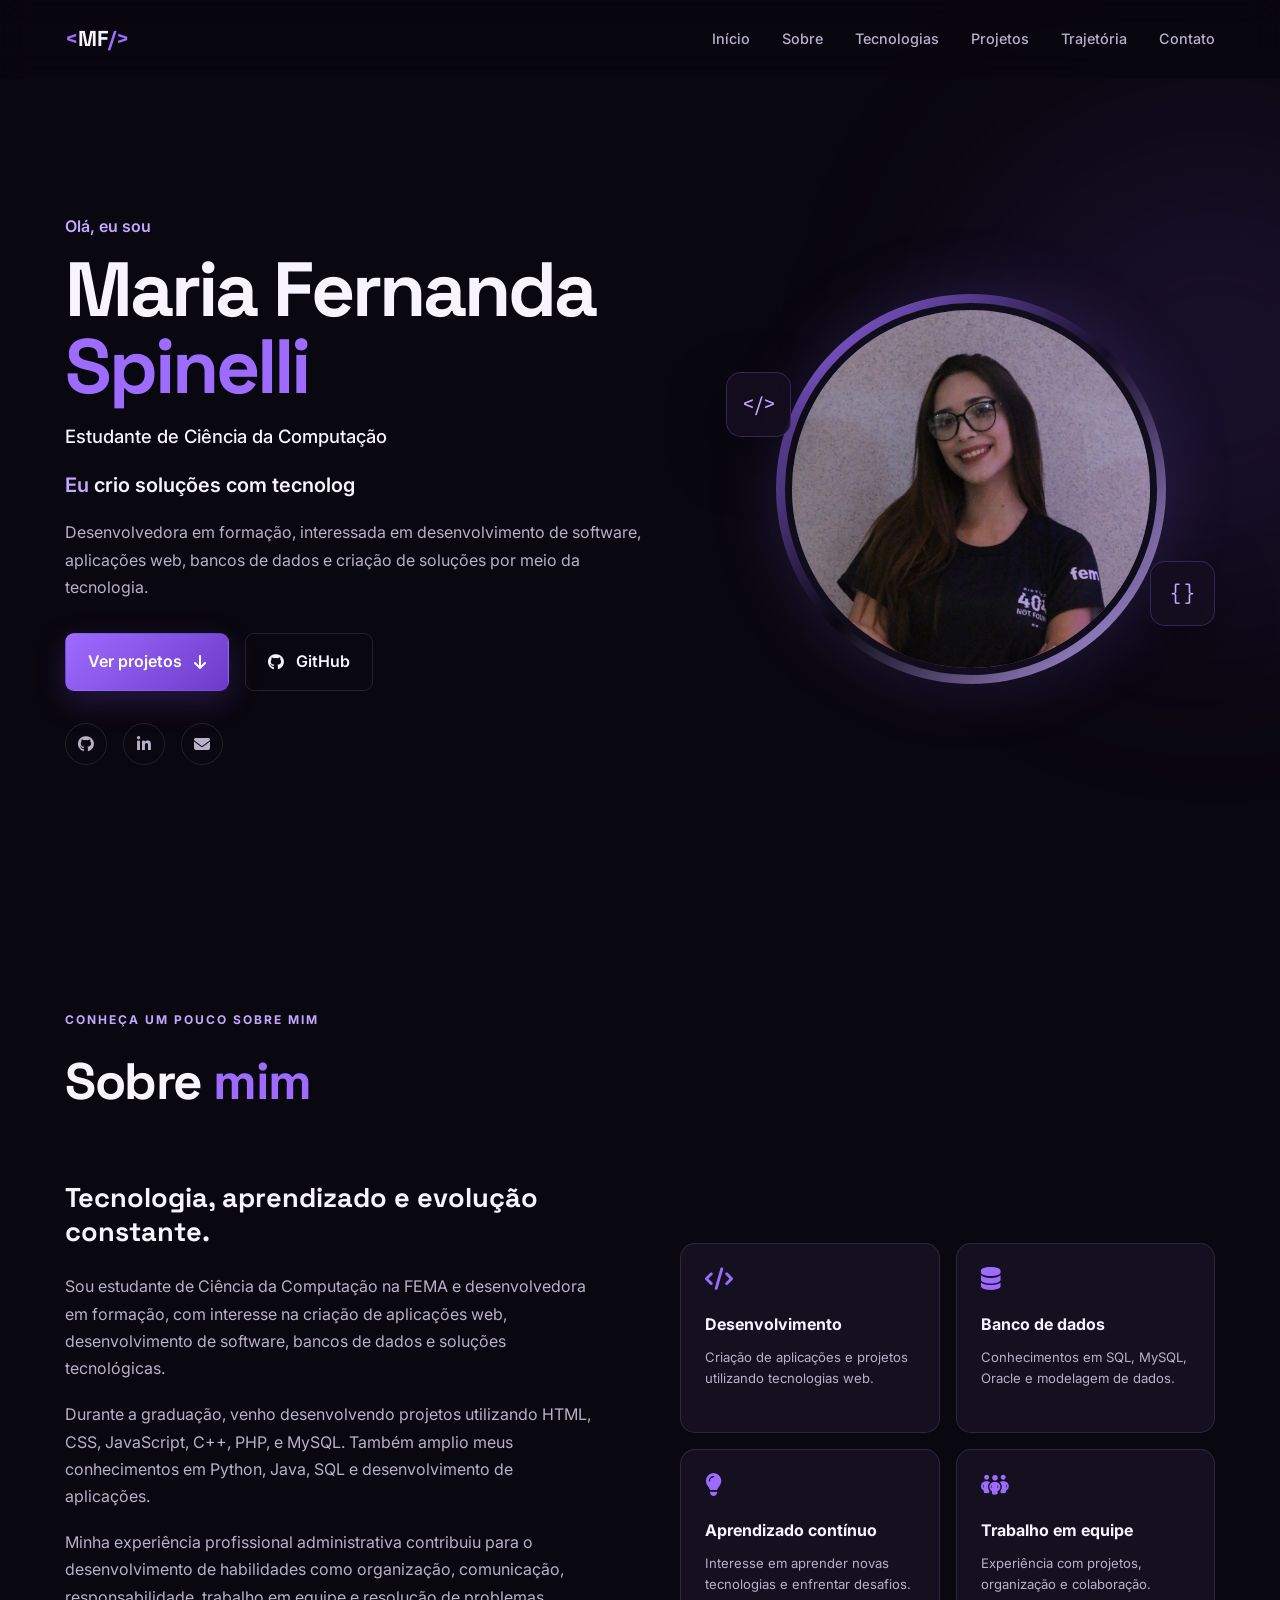
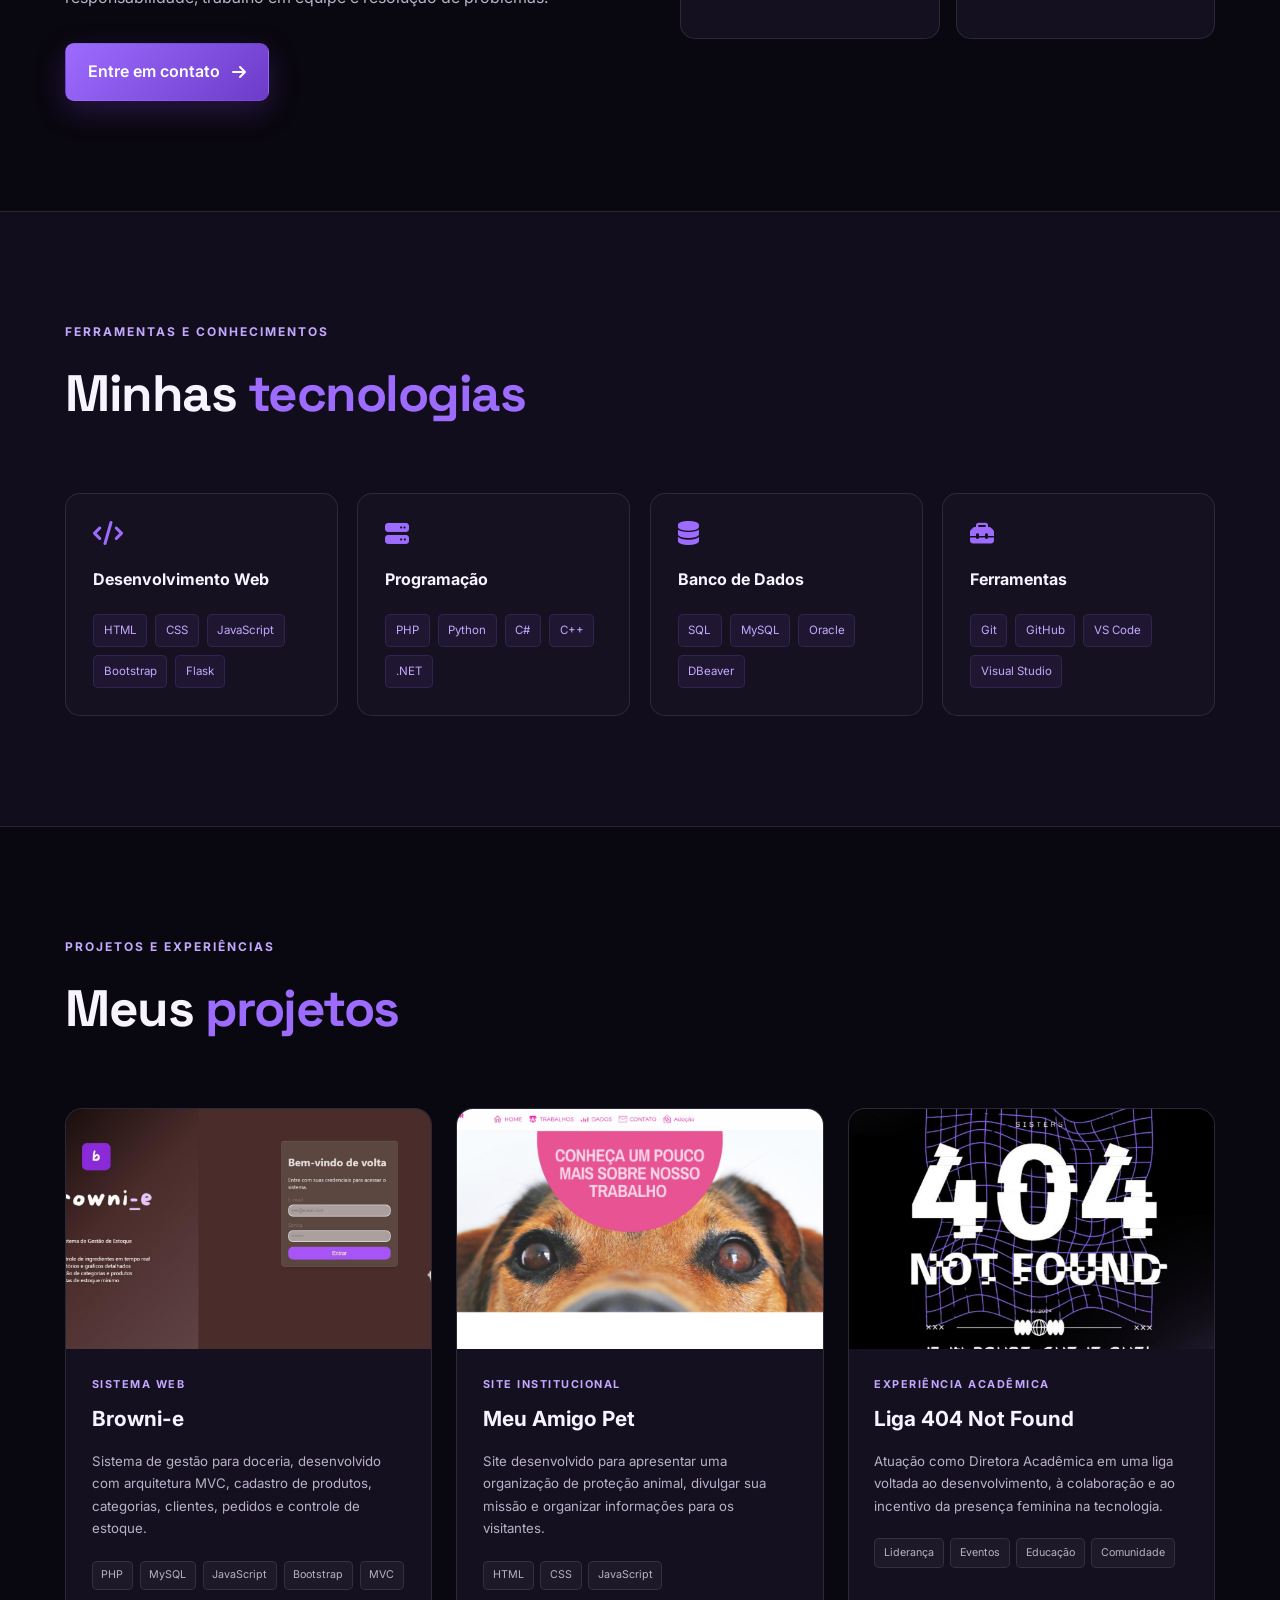
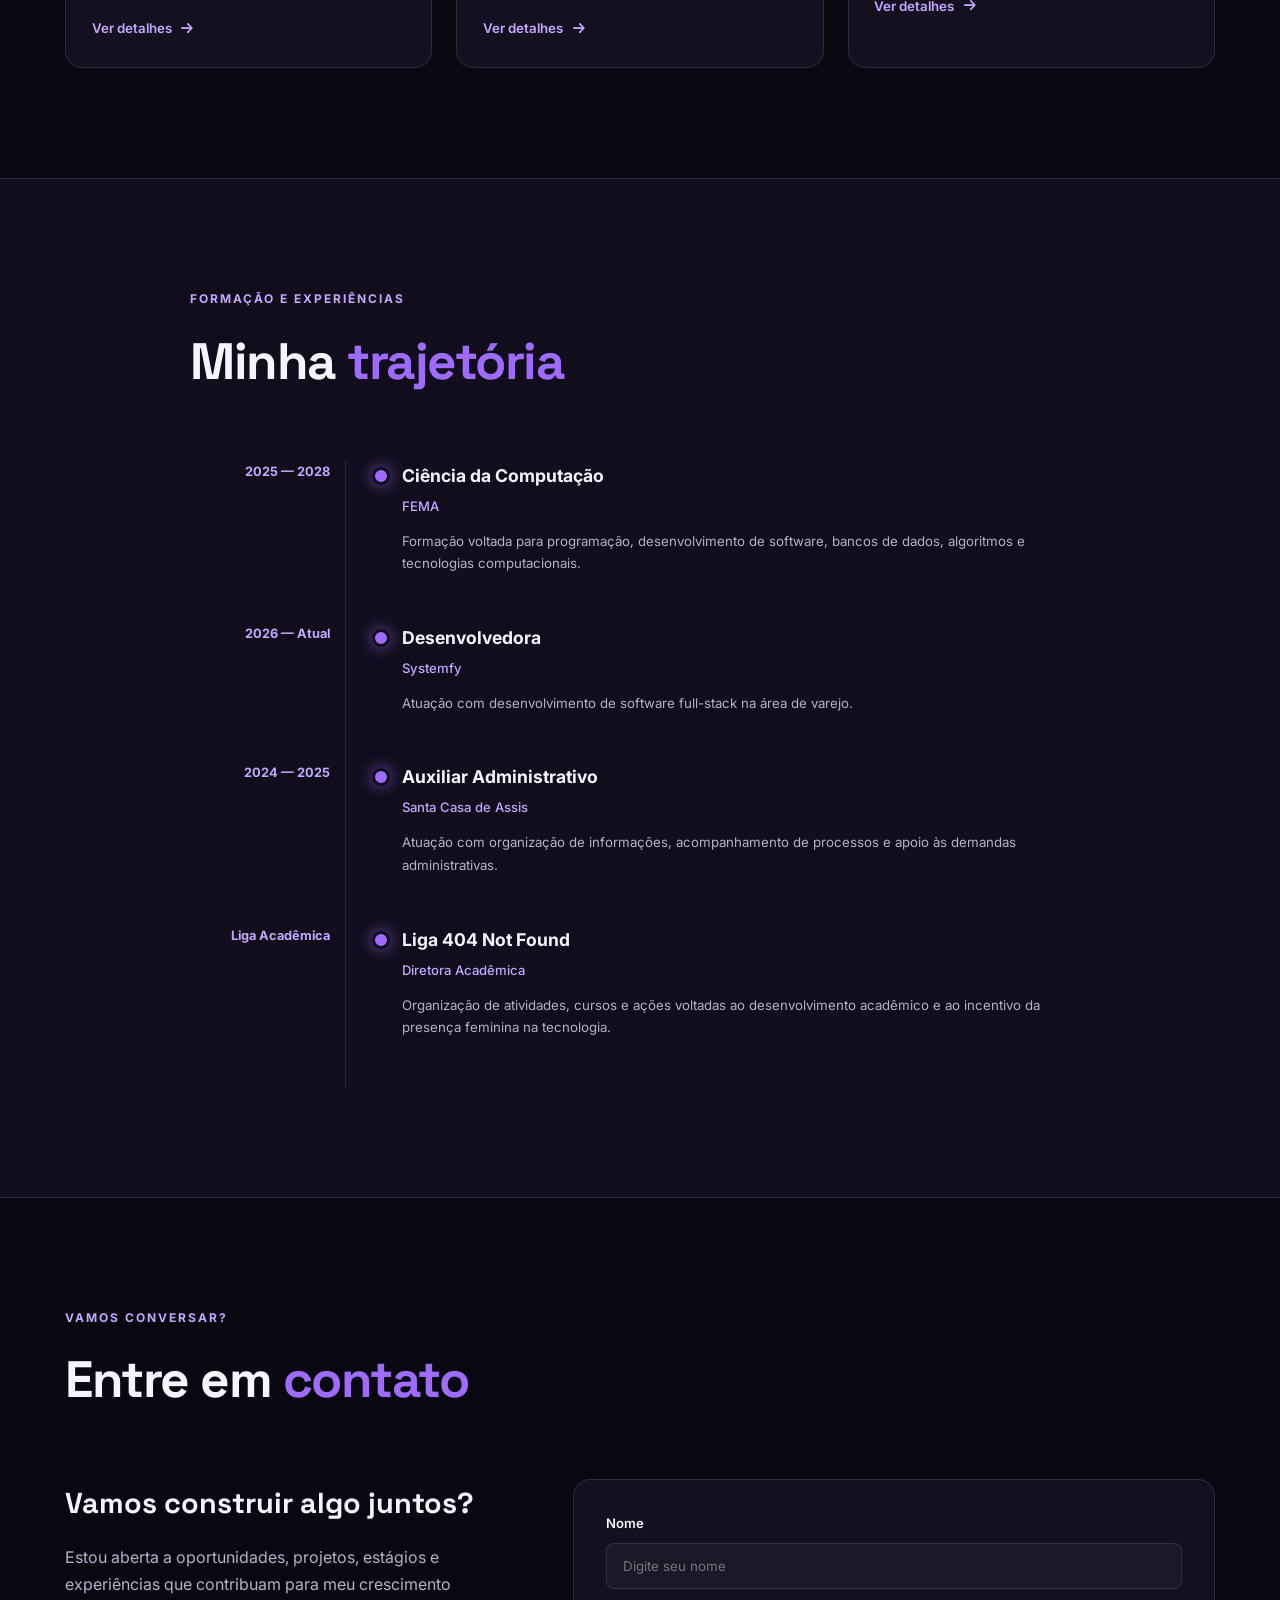
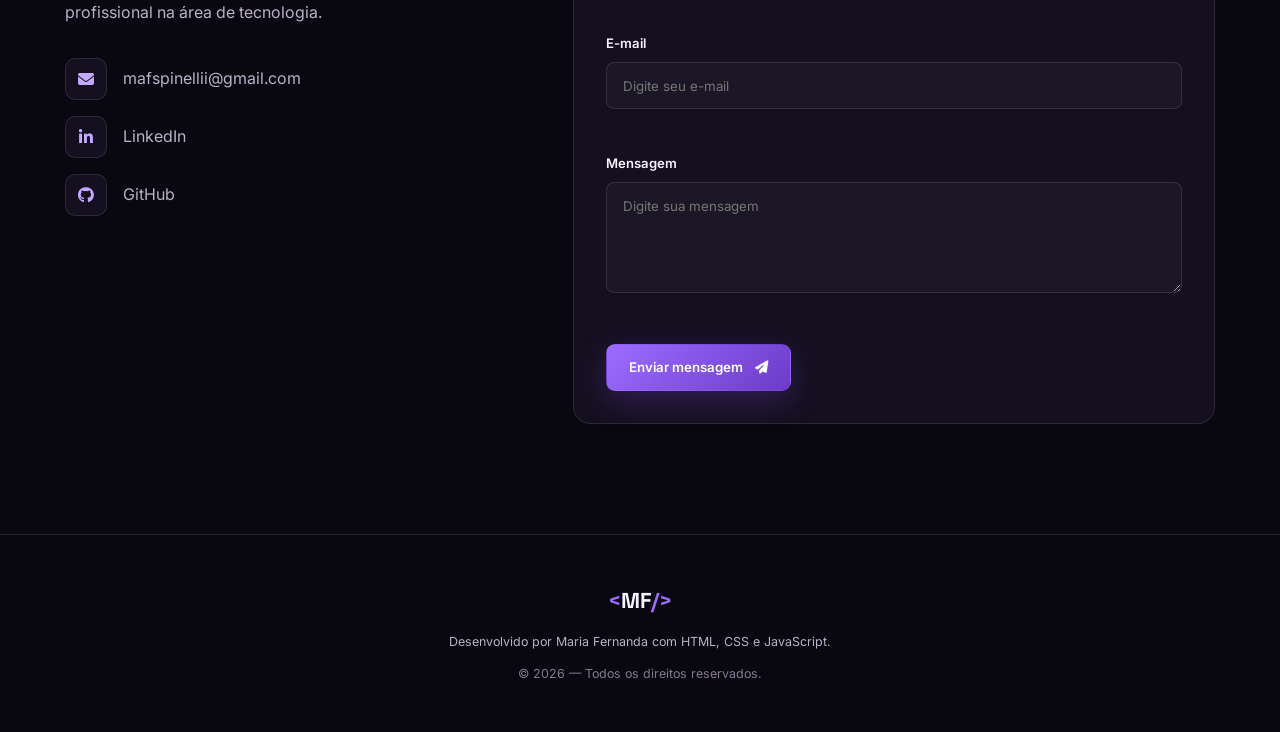
==== commit d8ecff96: "Update print statement from 'Hello' to 'Goodbye'" ====
--- a/index.html
+++ b/index.html
@@ -155,6 +155,7 @@
                         <span>CSS</span>
                         <span>JavaScript</span>
                         <span>Bootstrap</span>
+                        <span>Flask</span>
                     </div>
                 </article>
 
@@ -164,9 +165,9 @@
                     <div class="tecnologias-lista">
                         <span>PHP</span>
                         <span>Python</span>
-                        <span>Java</span>
+                        <span>C#</span>
                         <span>C++</span>
-                        <span>MVC</span>
+                        <span>.NET</span>
                     </div>
                 </article>
 
@@ -177,7 +178,7 @@
                         <span>SQL</span>
                         <span>MySQL</span>
                         <span>Oracle</span>
-                        <span>phpMyAdmin</span>
+                        <span>DBeaver</span>
                     </div>
                 </article>
 
@@ -188,7 +189,7 @@
                         <span>Git</span>
                         <span>GitHub</span>
                         <span>VS Code</span>
-                        <span>XAMPP</span>
+                        <span>Visual Studio</span>
                     </div>
                 </article>
             </div>
@@ -293,12 +294,12 @@
                 </article>
 
                 <article class="timeline-item">
-                    <div class="timeline-data">2025 — Atual</div>
+                    <div class="timeline-data">2026 — Atual</div>
                     <div class="timeline-conteudo">
-                        <h3>Auxiliar Administrativo</h3>
-                        <h4>Santa Casa de Assis</h4>
-                        <p>
-                            Atuação com organização de informações, acompanhamento de processos e apoio às demandas administrativas.
+                        <h3>Desenvolvedora</h3>
+                        <h4>Systemfy</h4>
+                        <p>
+                            Atuação com desenvolvimento de software full-stack na área de varejo.
                         </p>
                     </div>
                 </article>
@@ -307,9 +308,9 @@
                     <div class="timeline-data">2024 — 2025</div>
                     <div class="timeline-conteudo">
                         <h3>Auxiliar Administrativo</h3>
-                        <h4>Clube Brasileiro do Pastor Alemão</h4>
-                        <p>
-                            Organização de documentos, apoio às demandas internas e utilização de sistemas e ferramentas digitais.
+                        <h4>Santa Casa de Assis</h4>
+                        <p>
+                             Atuação com organização de informações, acompanhamento de processos e apoio às demandas administrativas.
                         </p>
                     </div>
                 </article>
@@ -416,4 +417,4 @@
     <script src="js/script.js"></script>
 </body>
 
-</html>+</html>
